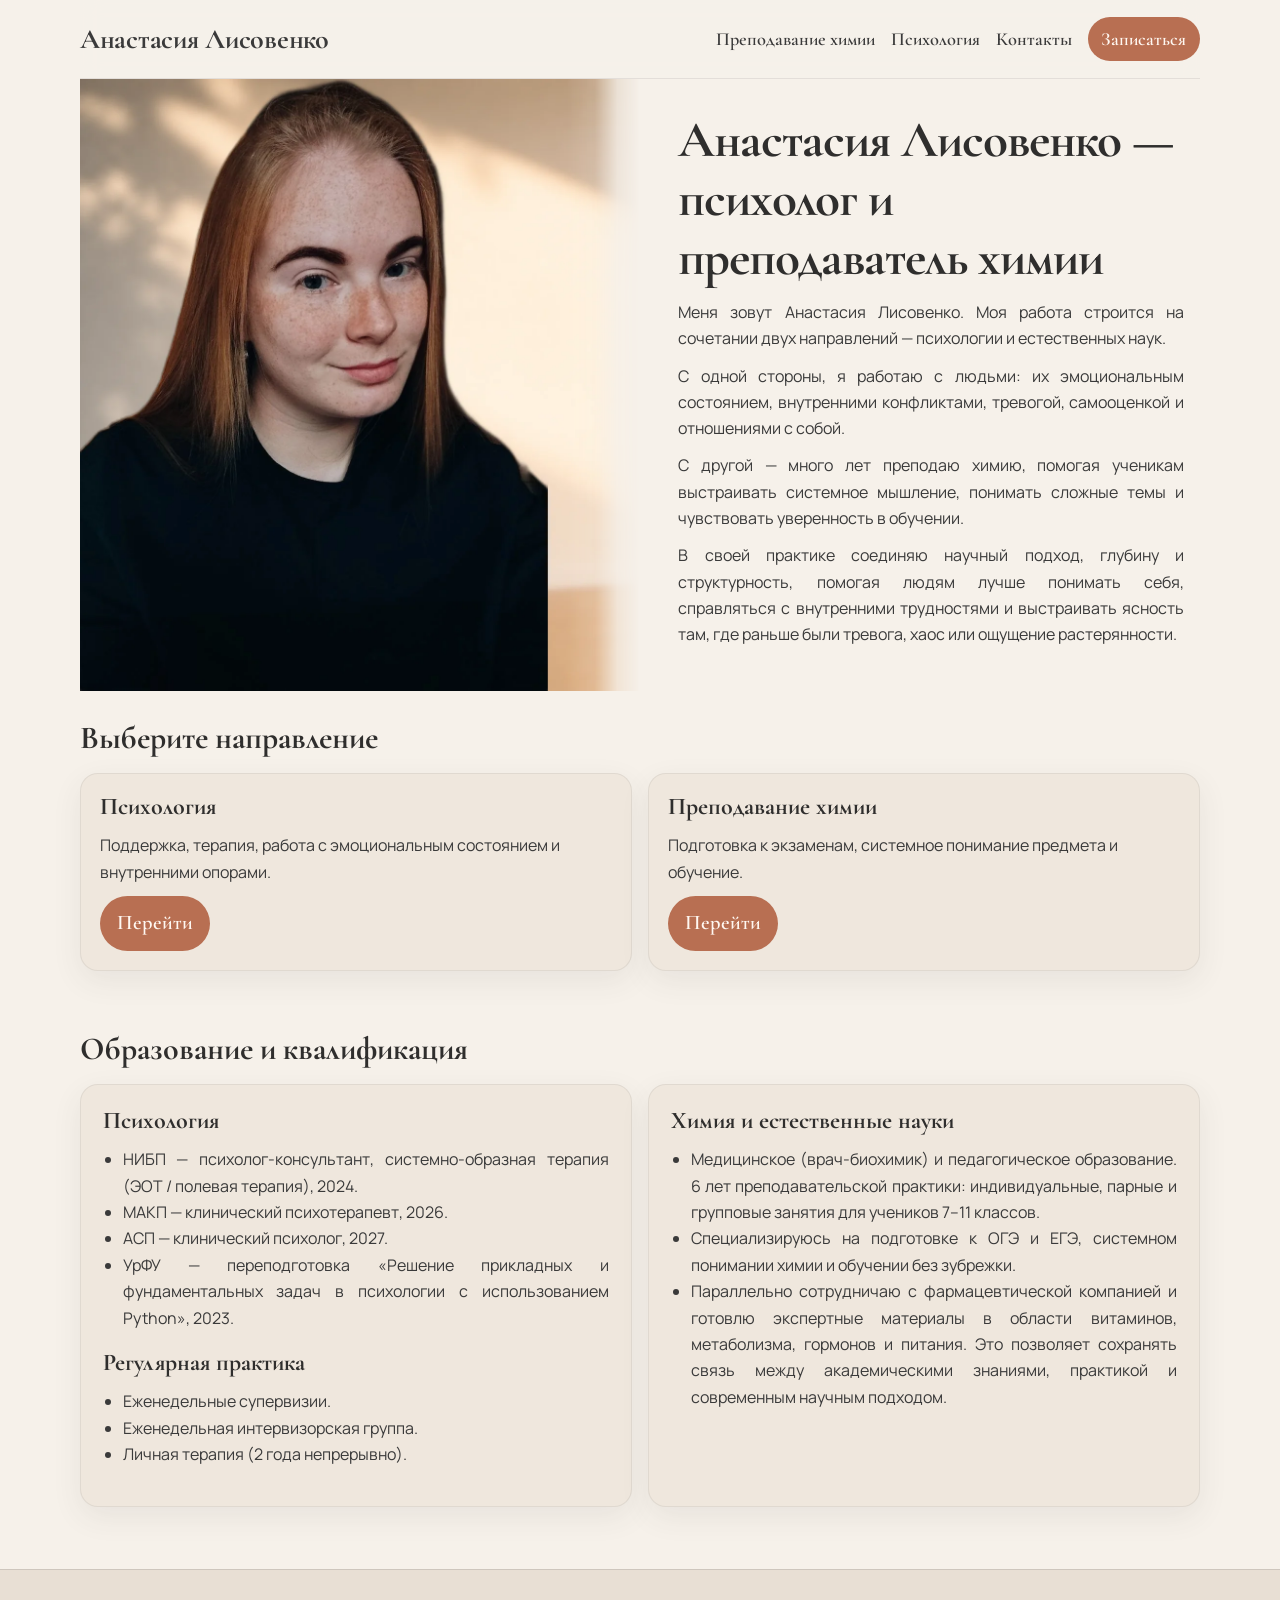
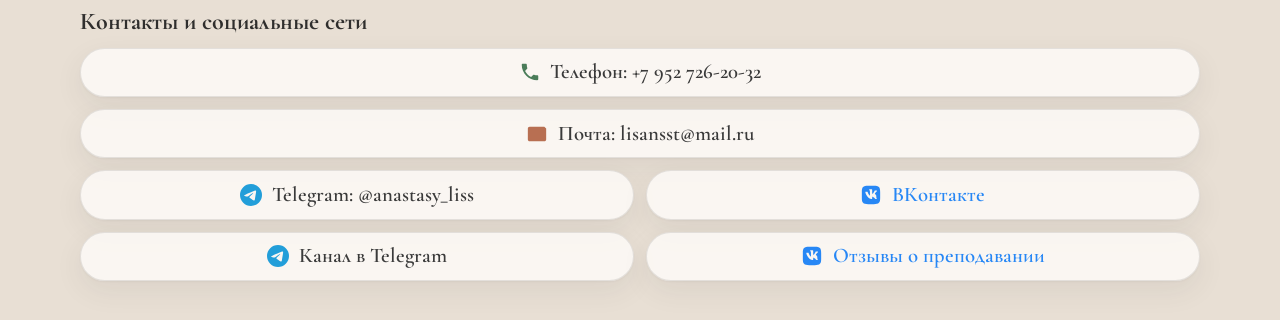
==== index.html @ f42d4488 "Фикс темной темы - всегда только светлая" ====
<!doctype html>
<html lang="ru">

<head>
  <meta charset="UTF-8" />
  <meta name="viewport" content="width=device-width, initial-scale=1.0, viewport-fit=cover" />
  <title>Анастасия Лисовенко | Психолог и преподаватель химии</title>
  <meta name="description" content="Анастасия Лисовенко — психолог и преподаватель химии. Психологические консультации онлайн, подготовка к ОГЭ, ЕГЭ и ДВИ по химии. Системный и бережный подход." />
  <meta name="color-scheme" content="light" />
  <meta name="theme-color" content="#F6F1EA" />
  <link rel="icon" type="image/x-icon" href="./favicon.ico" />
  <link rel="icon" type="image/png" sizes="512x512" href="./img/icon.png" />
  <link rel="apple-touch-icon" sizes="180x180" href="./apple-touch-icon.png" />
  <link rel="canonical" href="https://lisovenko.netlify.app/" />
  <meta property="og:type" content="website" />
  <meta property="og:url" content="https://lisovenko.netlify.app/" />
  <meta property="og:locale" content="ru_RU" />
  <meta property="og:title" content="Анастасия Лисовенко | Психолог и преподаватель химии" />
  <meta property="og:description" content="Психология и преподавание химии: бережный подход, системность и профессиональная поддержка." />
  <meta property="og:image" content="https://lisovenko.netlify.app/img/preview/main.jpg" />
  <meta property="og:image:width" content="1200" />
  <meta property="og:image:height" content="630" />
  <meta property="og:image:alt" content="Анастасия Лисовенко — психолог и преподаватель химии" />
  <meta name="twitter:card" content="summary_large_image" />
  <meta name="twitter:title" content="Анастасия Лисовенко | Психолог и преподаватель химии" />
  <meta name="twitter:description" content="Психология и преподавание химии: бережный подход, системность и профессиональная поддержка." />
  <meta name="twitter:image" content="https://lisovenko.netlify.app/img/preview/main.jpg" />
  <script type="application/ld+json">
  {
    "@context": "https://schema.org",
    "@type": "Person",
    "name": "Анастасия Лисовенко",
    "url": "https://lisovenko.netlify.app/",
    "image": "https://lisovenko.netlify.app/img/preview/main.jpg",
    "jobTitle": "Психолог и преподаватель химии",
    "description": "Психологическая практика и преподавание химии: бережный подход, системность и профессиональная поддержка.",
    "sameAs": ["https://t.me/anastasy_liss"],
    "contactPoint": {
      "@type": "ContactPoint",
      "telephone": "+7-952-726-2032",
      "availableLanguage": "Russian"
    }
  }
  </script>
  <link rel="preload" as="font" type="font/woff2" href="./fonts/cormorant-garamond-cyrillic.woff2" crossorigin />
  <link rel="preload" as="font" type="font/woff2" href="./fonts/manrope-cyrillic.woff2" crossorigin />
  <link rel="stylesheet" href="./styles.css" />
</head>

<body>
  <a class="skip-link" href="#main-content">Перейти к основному содержанию</a>
  <header class="site-header container">
    <a class="brand" href="./index.html">Анастасия Лисовенко</a>
    <button class="nav-toggle" aria-label="Открыть меню" aria-expanded="false" aria-controls="header-nav">
      <span class="nav-toggle-bar"></span>
      <span class="nav-toggle-bar"></span>
      <span class="nav-toggle-bar"></span>
    </button>
    <nav class="header-nav" id="header-nav" aria-label="Основная навигация">
      <a href="./chemistry.html">Преподавание химии</a>
      <a href="./psychology.html">Психология</a>
      <a href="#contacts">Контакты</a>
      <a class="header-cta" href="#contacts">Записаться</a>
    </nav>
  </header>

  <main id="main-content">
    <div class="main-hero-band">
      <div class="container">
        <section class="section main-hero">
          <picture class="hero-avatar-wrap">
            <source srcset="./img/avatar.webp" type="image/webp" />
            <img class="hero-avatar" src="./img/avatar.png" alt="Анастасия Лисовенко" width="120" height="120" />
          </picture>
          <h1>Анастасия Лисовенко — психолог и преподаватель химии</h1>
          <p>Меня зовут Анастасия Лисовенко. Моя работа строится на сочетании двух направлений — психологии и естественных наук.</p>
          <p>С одной стороны, я работаю с людьми: их эмоциональным состоянием, внутренними конфликтами, тревогой, самооценкой и отношениями с собой.</p>
          <p>С другой — много лет преподаю химию, помогая ученикам выстраивать системное мышление, понимать сложные темы и чувствовать уверенность в обучении.</p>
          <p>В своей практике соединяю научный подход, глубину и структурность, помогая людям лучше понимать себя, справляться с внутренними трудностями и выстраивать ясность там, где раньше были тревога, хаос или ощущение растерянности.</p>
        </section>
      </div>
    </div>

    <section class="container section" id="directions">
      <div class="section-head">
        <h2>Выберите направление</h2>
      </div>
      <div class="cards-grid cards-grid--directions">
        <article class="card">
          <h3>Психология</h3>
          <p>
            Поддержка, терапия, работа с эмоциональным состоянием и внутренними
            опорами.
          </p>
          <a class="button button-accent" href="./psychology.html">Перейти</a>
        </article>
        <article class="card">
          <h3>Преподавание химии</h3>
          <p>
            Подготовка к экзаменам, системное понимание предмета и обучение.
          </p>
          <a class="button button-accent" href="./chemistry.html">Перейти</a>
        </article>
      </div>
    </section>

    <section class="container section">
      <div class="section-head">
        <h2>Образование и квалификация</h2>
      </div>
      <div class="cards-grid cards-grid--two">
        <article class="card card--full">
          <h3>Психология</h3>
          <ul>
            <li>
              НИБП — психолог-консультант, системно-образная терапия (ЭОТ / полевая
              терапия), 2024.
            </li>
            <li>МАКП — клинический психотерапевт, 2026.</li>
            <li>АСП — клинический психолог, 2027.</li>
            <li>
              УрФУ — переподготовка «Решение прикладных и фундаментальных задач в
              психологии с использованием Python», 2023.
            </li>
          </ul>
          <h3 class="card-subheading">Регулярная практика</h3>
          <ul>
            <li>Еженедельные супервизии.</li>
            <li>Еженедельная интервизорская группа.</li>
            <li>Личная терапия (2 года непрерывно).</li>
          </ul>
        </article>

        <article class="card card--full">
          <h3>Химия и естественные науки</h3>
          <ul>
            <li>
              Медицинское (врач-биохимик) и педагогическое образование. 6 лет
              преподавательской практики: индивидуальные, парные и групповые занятия
              для учеников 7–11 классов.
            </li>
            <li>
              Специализируюсь на подготовке к ОГЭ и ЕГЭ, системном понимании химии и
              обучении без зубрежки.
            </li>
            <li>
              Параллельно сотрудничаю с фармацевтической компанией и готовлю
              экспертные материалы в области витаминов, метаболизма, гормонов и
              питания. Это позволяет сохранять связь между академическими знаниями,
              практикой и современным научным подходом.
            </li>
          </ul>
        </article>
      </div>
    </section>
  </main>

  <div id="contacts">
    <div id="site-footer-mount">
      <footer class="site-footer">
        <div class="container footer-inner">
          <h3>Контакты и социальные сети</h3>
          <div class="footer-contact-actions">
            <a class="footer-social-btn footer-social-btn--tel" href="tel:+79527262032">
              <svg class="footer-social-icon" width="22" height="22" viewBox="0 0 24 24" aria-hidden="true">
                <path fill="currentColor" d="M6.62 10.79c1.44 2.83 3.76 5.14 6.59 6.59l2.2-2.2c.27-.27.67-.36 1.02-.24 1.12.37 2.33.57 3.57.57.55 0 1 .45 1 1V20c0 .55-.45 1-1 1-9.39 0-17-7.61-17-17 0-.55.45-1 1-1h3.5c.55 0 1 .45 1 1 0 1.25.2 2.45.57 3.57.11.35.03.74-.25 1.02l-2.2 2.21z" />
              </svg>
              <span>Телефон: +7 952 726-20-32</span>
            </a>
            <a class="footer-social-btn footer-social-btn--mail" href="mailto:lisansst@mail.ru">
              <svg class="footer-social-icon" width="22" height="22" viewBox="0 0 24 24" aria-hidden="true">
                <path fill="currentColor" d="M20 4H4c-1.1 0-1.99.9-1.99 2L2 18c0 1.1.9 2 2 2h16c1.1 0 2-.9 2-2V6c0-1.1-.9-2-2zm-.2 4.99L12 13.5 4.47 8.99A.998.998 0 014 8V7c0-.55.45-1 1-1h14c.55 0 1 .45 1 1v1c0 .26-.11.51-.29.69z" />
              </svg>
              <span>Почта: lisansst@mail.ru</span>
            </a>
          </div>
          <div class="footer-social">
            <a class="footer-social-btn footer-social-btn--tg" href="https://t.me/anastasy_liss" target="_blank" rel="noopener noreferrer">
              <svg class="footer-social-icon" width="22" height="22" viewBox="0 0 24 24" aria-hidden="true">
                <path fill="currentColor" d="M11.944 0A12 12 0 0 0 0 12a12 12 0 0 0 12 12 12 12 0 0 0 12-12A12 12 0 0 0 12 0a12 12 0 0 0-.056 0zm4.962 7.224c.1-.002.321.023.465.14a.506.506 0 0 1 .171.325c.016.093.036.306.02.472-.18 1.898-.962 6.502-1.36 8.627-.168.9-.499 1.201-.82 1.23-.696.065-1.225-.461-1.9-.902-1.056-.693-1.653-1.124-2.678-1.8-1.185-.776-.417-1.21.258-1.91.177-.184 3.247-2.977 3.307-3.23.007-.032.014-.15-.056-.212s-.174-.041-.249-.024c-.106.024-1.793 1.14-5.061 3.345-.48.33-.913.49-1.302.48-.428-.008-1.252-.241-1.865-.44-.752-.245-1.349-.374-1.297-.789.027-.216.325-.437.893-.663 3.498-1.524 5.83-2.529 6.998-3.014 3.332-1.386 4.025-1.627 4.476-1.635z" />
              </svg>
              <span>Telegram: @anastasy_liss</span>
            </a>
            <a class="footer-social-btn footer-social-btn--vk" href="https://vk.com/anastasy_him" target="_blank" rel="noopener noreferrer">
              <svg class="footer-social-icon" width="22" height="22" viewBox="0 0 24 24" aria-hidden="true">
                <path fill="currentColor" d="M15.07 2H8.93C3.33 2 2 3.33 2 8.93v6.14C2 20.67 3.33 22 8.93 22h6.14c5.6 0 6.93-1.33 6.93-6.93V8.93C22 3.33 20.67 2 15.07 2zm3.28 14.27h-1.46c-.55 0-.72-.44-1.71-1.45-.86-.8-1.24-.91-1.46-.91-.3 0-.39.08-.39.47v1.32c0 .33-.11.53-1 .53-1.48 0-3.11-.89-4.27-2.55-1.74-2.46-2.22-4.31-2.22-4.69 0-.21.08-.41.47-.41h1.46c.35 0 .48.16.62.54.66 1.87 1.77 3.52 2.22 3.52.17 0 .25-.08.25-.54V8.35c-.04-1.54-.93-1.67-.88-2.22.02-.19.15-.36.47-.36h2.31c.39 0 .53.21.53.73v3.6c0 .39.17.53.28.53.17 0 .32-.1.64-.4 1-1.12 1.71-2.85 1.71-2.85.1-.26.27-.37.71-.37h1.46c.49 0 .6.26.49.62-.12.36-.93 1.06-1.96 2.21-.25.26-.37.39-.37.58 0 .17.1.32.44.67.93.98 1.31 1.89 1.31 2.25 0 .12-.03.23-.47.23z" />
              </svg>
              <span>ВКонтакте</span>
            </a>
            <a class="footer-social-btn footer-social-btn--tg" href="https://t.me/anastasy_lis" target="_blank" rel="noopener noreferrer">
              <svg class="footer-social-icon" width="22" height="22" viewBox="0 0 24 24" aria-hidden="true">
                <path fill="currentColor" d="M11.944 0A12 12 0 0 0 0 12a12 12 0 0 0 12 12 12 12 0 0 0 12-12A12 12 0 0 0 12 0a12 12 0 0 0-.056 0zm4.962 7.224c.1-.002.321.023.465.14a.506.506 0 0 1 .171.325c.016.093.036.306.02.472-.18 1.898-.962 6.502-1.36 8.627-.168.9-.499 1.201-.82 1.23-.696.065-1.225-.461-1.9-.902-1.056-.693-1.653-1.124-2.678-1.8-1.185-.776-.417-1.21.258-1.91.177-.184 3.247-2.977 3.307-3.23.007-.032.014-.15-.056-.212s-.174-.041-.249-.024c-.106.024-1.793 1.14-5.061 3.345-.48.33-.913.49-1.302.48-.428-.008-1.252-.241-1.865-.44-.752-.245-1.349-.374-1.297-.789.027-.216.325-.437.893-.663 3.498-1.524 5.83-2.529 6.998-3.014 3.332-1.386 4.025-1.627 4.476-1.635z" />
              </svg>
              <span>Канал в Telegram</span>
            </a>
            <a class="footer-social-btn footer-social-btn--reviews" href="https://vk.com/topic-217489056_48950929" target="_blank" rel="noopener noreferrer">
              <svg class="footer-social-icon" width="22" height="22" viewBox="0 0 24 24" aria-hidden="true">
                <path fill="currentColor" d="M15.07 2H8.93C3.33 2 2 3.33 2 8.93v6.14C2 20.67 3.33 22 8.93 22h6.14c5.6 0 6.93-1.33 6.93-6.93V8.93C22 3.33 20.67 2 15.07 2zm3.28 14.27h-1.46c-.55 0-.72-.44-1.71-1.45-.86-.8-1.24-.91-1.46-.91-.3 0-.39.08-.39.47v1.32c0 .33-.11.53-1 .53-1.48 0-3.11-.89-4.27-2.55-1.74-2.46-2.22-4.31-2.22-4.69 0-.21.08-.41.47-.41h1.46c.35 0 .48.16.62.54.66 1.87 1.77 3.52 2.22 3.52.17 0 .25-.08.25-.54V8.35c-.04-1.54-.93-1.67-.88-2.22.02-.19.15-.36.47-.36h2.31c.39 0 .53.21.53.73v3.6c0 .39.17.53.28.53.17 0 .32-.1.64-.4 1-1.12 1.71-2.85 1.71-2.85.1-.26.27-.37.71-.37h1.46c.49 0 .6.26.49.62-.12.36-.93 1.06-1.96 2.21-.25.26-.37.39-.37.58 0 .17.1.32.44.67.93.98 1.31 1.89 1.31 2.25 0 .12-.03.23-.47.23z" />
              </svg>
              <span>Отзывы о преподавании</span>
            </a>
          </div>
        </div>
      </footer>
    </div>
  </div>
  <script src="./script.js"></script>
</body>

</html>
---- styles.css ----
/* ─── Self-hosted fonts ─── */

/* Cormorant Garamond */
@font-face {
  font-family: 'Cormorant Garamond';
  font-style: normal;
  font-weight: 400 700;
  font-display: swap;
  src: url('./fonts/cormorant-garamond-cyrillic-ext.woff2') format('woff2');
  unicode-range: U+0460-052F, U+1C80-1C8A, U+20B4, U+2DE0-2DFF, U+A640-A69F, U+FE2E-FE2F;
}
@font-face {
  font-family: 'Cormorant Garamond';
  font-style: normal;
  font-weight: 400 700;
  font-display: swap;
  src: url('./fonts/cormorant-garamond-cyrillic.woff2') format('woff2');
  unicode-range: U+0301, U+0400-045F, U+0490-0491, U+04B0-04B1, U+2116;
}
@font-face {
  font-family: 'Cormorant Garamond';
  font-style: normal;
  font-weight: 400 700;
  font-display: swap;
  src: url('./fonts/cormorant-garamond-vietnamese.woff2') format('woff2');
  unicode-range: U+0102-0103, U+0110-0111, U+0128-0129, U+0168-0169, U+01A0-01A1, U+01AF-01B0, U+0300-0301, U+0303-0304, U+0308-0309, U+0323, U+0329, U+1EA0-1EF9, U+20AB;
}
@font-face {
  font-family: 'Cormorant Garamond';
  font-style: normal;
  font-weight: 400 700;
  font-display: swap;
  src: url('./fonts/cormorant-garamond-latin-ext.woff2') format('woff2');
  unicode-range: U+0100-02BA, U+02BD-02C5, U+02C7-02CC, U+02CE-02D7, U+02DD-02FF, U+0304, U+0308, U+0329, U+1D00-1DBF, U+1E00-1E9F, U+1EF2-1EFF, U+2020, U+20A0-20AB, U+20AD-20C0, U+2113, U+2C60-2C7F, U+A720-A7FF;
}
@font-face {
  font-family: 'Cormorant Garamond';
  font-style: normal;
  font-weight: 400 700;
  font-display: swap;
  src: url('./fonts/cormorant-garamond-latin.woff2') format('woff2');
  unicode-range: U+0000-00FF, U+0131, U+0152-0153, U+02BB-02BC, U+02C6, U+02DA, U+02DC, U+0304, U+0308, U+0329, U+2000-206F, U+20AC, U+2122, U+2191, U+2193, U+2212, U+2215, U+FEFF, U+FFFD;
}

/* Manrope */
@font-face {
  font-family: 'Manrope';
  font-style: normal;
  font-weight: 400 700;
  font-display: swap;
  src: url('./fonts/manrope-cyrillic-ext.woff2') format('woff2');
  unicode-range: U+0460-052F, U+1C80-1C8A, U+20B4, U+2DE0-2DFF, U+A640-A69F, U+FE2E-FE2F;
}
@font-face {
  font-family: 'Manrope';
  font-style: normal;
  font-weight: 400 700;
  font-display: swap;
  src: url('./fonts/manrope-cyrillic.woff2') format('woff2');
  unicode-range: U+0301, U+0400-045F, U+0490-0491, U+04B0-04B1, U+2116;
}
@font-face {
  font-family: 'Manrope';
  font-style: normal;
  font-weight: 400 700;
  font-display: swap;
  src: url('./fonts/manrope-greek.woff2') format('woff2');
  unicode-range: U+0370-0377, U+037A-037F, U+0384-038A, U+038C, U+038E-03A1, U+03A3-03FF;
}
@font-face {
  font-family: 'Manrope';
  font-style: normal;
  font-weight: 400 700;
  font-display: swap;
  src: url('./fonts/manrope-vietnamese.woff2') format('woff2');
  unicode-range: U+0102-0103, U+0110-0111, U+0128-0129, U+0168-0169, U+01A0-01A1, U+01AF-01B0, U+0300-0301, U+0303-0304, U+0308-0309, U+0323, U+0329, U+1EA0-1EF9, U+20AB;
}
@font-face {
  font-family: 'Manrope';
  font-style: normal;
  font-weight: 400 700;
  font-display: swap;
  src: url('./fonts/manrope-latin-ext.woff2') format('woff2');
  unicode-range: U+0100-02BA, U+02BD-02C5, U+02C7-02CC, U+02CE-02D7, U+02DD-02FF, U+0304, U+0308, U+0329, U+1D00-1DBF, U+1E00-1E9F, U+1EF2-1EFF, U+2020, U+20A0-20AB, U+20AD-20C0, U+2113, U+2C60-2C7F, U+A720-A7FF;
}
@font-face {
  font-family: 'Manrope';
  font-style: normal;
  font-weight: 400 700;
  font-display: swap;
  src: url('./fonts/manrope-latin.woff2') format('woff2');
  unicode-range: U+0000-00FF, U+0131, U+0152-0153, U+02BB-02BC, U+02C6, U+02DA, U+02DC, U+0304, U+0308, U+0329, U+2000-206F, U+20AC, U+2122, U+2191, U+2193, U+2212, U+2215, U+FEFF, U+FFFD;
}

:root {
  color-scheme: light;
  --bg-main: #f6f1ea;
  --bg-card: #efe7dd;
  --text-main: #3a3a3a;
  --text-secondary: #6e6a66;
  --accent-terracotta: #b86f52;
  --radius: 18px;
  --shadow: 0 10px 30px rgba(58, 58, 58, 0.08);
}

*,
*::before,
*::after {
  box-sizing: border-box;
}

html {
  scroll-behavior: smooth;
  -webkit-text-size-adjust: 100%;
  text-size-adjust: 100%;
  tab-size: 4;
}

::selection {
  background-color: #e8cfc0;
  color: #3a3a3a;
}

body {
  margin: 0;
  background: var(--bg-main);
  color: var(--text-main);
  font-family: "Manrope", Arial, sans-serif;
  font-size: clamp(16px, 1.1vw, 18px);
  line-height: 1.65;
}

.visually-hidden {
  position: absolute;
  width: 1px;
  height: 1px;
  padding: 0;
  margin: -1px;
  overflow: hidden;
  clip: rect(0, 0, 0, 0);
  white-space: nowrap;
  border-width: 0;
}

.skip-link {
  position: absolute;
  left: 1rem;
  top: -100px;
  z-index: 100;
  padding: 0.55rem 0.9rem;
  border-radius: 12px;
  color: #fff8f2;
  background: var(--accent-terracotta);
  transition: top 0.2s ease;
}

.skip-link:focus {
  top: 0.8rem;
}

/* ─── Minimal normalize ─── */

b,
strong {
  font-weight: bolder;
}

small {
  font-size: 80%;
}

sub,
sup {
  font-size: 75%;
  line-height: 0;
  position: relative;
  vertical-align: baseline;
}

sub {
  bottom: -0.25em;
}

sup {
  top: -0.5em;
}

abbr[title] {
  text-decoration: underline dotted;
  cursor: help;
}

code,
kbd,
samp,
pre {
  font-family: ui-monospace, SFMono-Regular, Consolas, "Courier New", monospace;
  font-size: 1em;
}

hr {
  height: 0;
  color: inherit;
  border-top-width: 1px;
  margin: 0;
}

table {
  border-collapse: collapse;
  border-spacing: 0;
}

button,
input,
optgroup,
select,
textarea {
  font-family: inherit;
  font-size: 100%;
  line-height: inherit;
  color: inherit;
  margin: 0;
}

button,
select {
  text-transform: none;
}

button,
[type="button"],
[type="reset"],
[type="submit"] {
  -webkit-appearance: button;
  appearance: button;
  cursor: pointer;
  background-color: transparent;
  background-image: none;
}

::-moz-focus-inner {
  padding: 0;
  border-style: none;
}

textarea {
  resize: vertical;
}

[type="search"] {
  appearance: textfield;
  -webkit-appearance: textfield;
  outline-offset: -2px;
}

::-webkit-search-decoration {
  -webkit-appearance: none;
}

fieldset {
  margin: 0;
  padding: 0;
  border: 0;
}

legend {
  padding: 0;
}

progress {
  vertical-align: baseline;
}

[hidden] {
  display: none;
}

/* ─── End normalize ─── */

img {
  max-width: 100%;
  display: block;
}

a {
  color: var(--accent-terracotta);
  text-decoration: none;
}

a:hover {
  text-decoration: underline;
}

h1,
h2,
h3 {
  margin-top: 0;
  margin-bottom: 0.7rem;
  font-family: "Cormorant Garamond", Georgia, serif;
  line-height: 1.15;
  color: #2f2e2d;
}

h1 {
  font-size: clamp(2.2rem, 4vw, 3.2rem);
  letter-spacing: -0.02em;
}

h2 {
  font-size: clamp(1.6rem, 2.5vw, 2.2rem);
}

h3 {
  font-size: clamp(1.2rem, 2vw, 1.5rem);
}

p {
  margin-top: 0;
  margin-bottom: 0.67rem;
}

ul,
ol {
  margin-top: 0;
  margin-bottom: 1rem;
  padding-left: 1.2rem;
}

.container {
  width: min(1120px, calc(100% - 2.5rem));
  margin-inline: auto;
}

.site-header {
  position: sticky;
  top: 0;
  z-index: 20;
  display: flex;
  align-items: center;
  justify-content: space-between;
  gap: 1rem;
  padding: 1rem 0;
  padding-left: env(safe-area-inset-left, 0);
  padding-right: env(safe-area-inset-right, 0);
  backdrop-filter: blur(10px);
  background: rgba(246, 241, 234, 0.9);
  border-bottom: 1px solid rgba(58, 58, 58, 0.1);
}

.brand {
  font-family: "Cormorant Garamond", Georgia, serif;
  font-size: clamp(1.4rem, 2.2vw, 1.75rem);
  font-weight: 700;
  letter-spacing: -0.01em;
  color: var(--text-main);
}

.header-nav {
  display: flex;
  flex-wrap: wrap;
  gap: 1rem;
  align-items: center;
}

.header-nav a {
  display: inline-flex;
  align-items: center;
  color: var(--text-main);
  font-family: "Cormorant Garamond", Georgia, serif;
  font-size: clamp(1rem, 1.5vw, 1.15rem);
  font-weight: 600;
  min-height: 44px;
}

.brand:focus-visible,
.header-nav a:focus-visible {
  outline: 2px solid var(--accent-terracotta);
  outline-offset: 3px;
  border-radius: 4px;
  text-decoration: none;
}

.header-nav .header-cta {
  color: #fff8f2;
  background: var(--accent-terracotta);
  border-radius: 999px;
  padding: 0.4rem 0.85rem;
}

.header-nav .header-cta:hover {
  background: #a86349;
  text-decoration: none;
}

/* Аватар в hero — скрыт на десктопе, показывается на мобильных */
.hero-avatar-wrap {
  display: none;
}

/* Hamburger button — скрыт на десктопе */
.nav-toggle {
  display: none;
  flex-direction: column;
  justify-content: center;
  gap: 5px;
  width: 44px;
  height: 44px;
  background: none;
  border: none;
  cursor: pointer;
  padding: 11px;
  border-radius: 8px;
  flex-shrink: 0;
  color: var(--text-main);
}

.nav-toggle:focus-visible {
  outline: 2px solid var(--accent-terracotta);
  outline-offset: 2px;
}

.nav-toggle-bar {
  display: block;
  width: 22px;
  height: 2px;
  background: currentColor;
  border-radius: 2px;
  transition: transform 0.22s ease, opacity 0.22s ease;
  transform-origin: center;
}

.nav-toggle[aria-expanded="true"] .nav-toggle-bar:nth-child(1) {
  transform: translateY(7px) rotate(45deg);
}
.nav-toggle[aria-expanded="true"] .nav-toggle-bar:nth-child(2) {
  opacity: 0;
  transform: scaleX(0);
}
.nav-toggle[aria-expanded="true"] .nav-toggle-bar:nth-child(3) {
  transform: translateY(-7px) rotate(-45deg);
}


.section {
  padding: 1.87rem 0;
}

.section--narrow {
  max-width: 850px;
}

/* index.html: шапка — фото слева, текст справа (зеркально к химии/психологии) */
.main-hero-band > .container {
  position: relative;
  overflow: hidden;
  min-height: clamp(380px, 54vh, 620px);
  background-color: #f6f1ea;
}

.main-hero-band > .container::after {
  content: "";
  position: absolute;
  top: 0;
  left: 0;
  bottom: 0;
  right: 50%;
  background-repeat: no-repeat;
  background-position: left center;
  background-size: cover;
  /* градиент зеркальный: прозрачный у центра (справа), непрозрачный у левого края */
  mask-image: linear-gradient(
    to left,
    transparent 0%,
    rgba(0, 0, 0, 0.2) 4%,
    rgba(0, 0, 0, 0.85) 8%,
    #000 13%
  );
  -webkit-mask-image: linear-gradient(
    to left,
    transparent 0%,
    rgba(0, 0, 0, 0.2) 4%,
    rgba(0, 0, 0, 0.85) 8%,
    #000 13%
  );
  pointer-events: none;
  z-index: 0;
}

.main-hero {
  position: relative;
  z-index: 1;
  margin-left: 50%;
  max-width: 50%;
  padding: 2rem 1rem 2rem clamp(1.5rem, 3vw, 2.5rem);
}

.main-hero p {
  text-align: justify;
  hyphens: auto;
}

/* chemistry.html + psychology.html: шапка в колонке .container */
.chem-hero-band > .container,
.psy-hero-band > .container {
  position: relative;
  overflow: hidden;
  min-height: clamp(380px, 54vh, 620px);
  background-color: #f6f1ea;
}

.chem-hero-band > .container::after,
.psy-hero-band > .container::after {
  content: "";
  position: absolute;
  top: 0;
  right: 0;
  bottom: 0;
  left: 50%;
  background-repeat: no-repeat;
  /* девушка в правой части кадра — якорим правый край */
  background-position: right center;
  background-size: cover;
  mask-image: linear-gradient(
    to right,
    transparent 0%,
    rgba(0, 0, 0, 0.15) 8%,
    rgba(0, 0, 0, 0.75) 20%,
    #000 35%
  );
  -webkit-mask-image: linear-gradient(
    to right,
    transparent 0%,
    rgba(0, 0, 0, 0.15) 8%,
    rgba(0, 0, 0, 0.75) 20%,
    #000 35%
  );
  pointer-events: none;
  z-index: 0;
}


.chem-hero,
.psy-hero {
  position: relative;
  z-index: 1;
}

/* текст — левая половина колонки (фото — правая половина той же колонки) */
.chem-hero.section--narrow,
.psy-hero.section--narrow {
  max-width: min(850px, 50%);
  padding-right: clamp(1.5rem, 3vw, 2.5rem);
}

.chem-hero p,
.psy-hero p {
  text-align: justify;
  hyphens: auto;
}

.section-head {
  margin-bottom: 1rem;
}

.cards-grid {
  display: grid;
  gap: 1rem;
}

.cards-grid--two {
  grid-template-columns: repeat(2, minmax(0, 1fr));
}

.cards-grid--three {
  grid-template-columns: repeat(3, minmax(0, 1fr));
}

/* «С какими состояниями можно обратиться»: одинаковая высота (константа) + по центру */
.cards-grid.cards-grid--states {
  --states-card-height: 10rem;
  align-items: stretch;
}

.cards-grid--states .card {
  box-sizing: border-box;
  height: var(--states-card-height);
  min-height: var(--states-card-height);
  max-height: var(--states-card-height);
  display: flex;
  flex-direction: column;
  align-items: center;
  justify-content: center;
  text-align: center;
  overflow-wrap: break-word;
  overflow-y: auto;
}

.cards-grid--states .card p {
  margin: 0;
  text-align: center;
}

.cards-grid--directions {
  grid-template-columns: repeat(2, minmax(0, 1fr));
}

.card {
  background: var(--bg-card);
  border-radius: var(--radius);
  padding: 1.2rem;
  border: 1px solid rgba(58, 58, 58, 0.08);
  box-shadow: var(--shadow);
}

.card--full {
  padding: 1.4rem;
}

.card .card-subheading {
  margin-top: 1.15rem;
}

.request-block h3 {
  margin-bottom: 0.75rem;
}

.request-block ul:last-child {
  margin-bottom: 0;
}

/* Горизонтальный слайдер «Как проходит наша работа» */
.process-slider-block {
  margin-top: 0.25rem;
}

.process-slider-shell {
  position: relative;
}

.process-slider-nav {
  position: absolute;
  top: 50%;
  z-index: 2;
  transform: translateY(-50%);
  width: 2.5rem;
  min-width: 44px;
  min-height: 44px;
  padding: 0;
  border: 1px solid rgba(58, 58, 58, 0.12);
  border-radius: var(--radius);
  background: rgba(255, 255, 255, 0.92);
  font-size: 1.45rem;
  line-height: 1;
  color: inherit;
  cursor: pointer;
  box-shadow: var(--shadow);
  transition: opacity 0.2s ease, background 0.2s ease;
}

.process-slider-nav--prev {
  left: 0.2rem;
}

.process-slider-nav--next {
  right: 0.2rem;
}

.process-slider-nav:hover:not(:disabled) {
  background: #fff;
}

.process-slider-nav:focus-visible {
  outline: 2px solid var(--accent-terracotta);
  outline-offset: 2px;
}

.process-slider-nav:disabled {
  opacity: 0.3;
  cursor: not-allowed;
}

.process-slider {
  display: flex;
  gap: 1rem;
  overflow-x: auto;
  overflow-y: hidden;
  scroll-snap-type: x mandatory;
  scroll-behavior: smooth;
  padding: 0.25rem 2.85rem 0.65rem;
  -webkit-overflow-scrolling: touch;
  scrollbar-width: thin;
  outline: none;
}

.process-slider.process-slider--mouse-drag {
  cursor: grab;
}

.process-slider.is-dragging {
  cursor: grabbing;
  scroll-snap-type: none;
  user-select: none;
}

.process-slider:focus-visible {
  outline: 2px solid rgba(76, 59, 51, 0.45);
  outline-offset: 2px;
}

.process-slide {
  flex: 0 0 min(28rem, calc(100% - 2.5rem));
  scroll-snap-align: start;
}

.process-slide h3 {
  text-align: center;
}

.process-slider-hint {
  margin-top: 0.45rem;
  margin-bottom: 0;
  font-size: 0.88rem;
}


.muted {
  color: var(--text-secondary);
  margin-bottom: 0.45rem;
}

.section-note {
  margin-top: 1rem;
  color: var(--text-secondary);
}

.signup-action-btn--inline {
  width: auto;
  flex: 0 0 auto;
}

/* Многострочные текстовые блоки — по ширине */
.section--narrow p,
.card--full p,
.card--full li,
.section-note {
  text-align: justify;
  text-justify: inter-word;
}

.js .reveal-item {
  opacity: 0;
  transform: translateY(20px);
  transition:
    opacity 0.7s ease,
    transform 0.7s ease;
  transition-delay: var(--reveal-delay, 0ms);
}

.js .reveal-item.is-visible {
  opacity: 1;
  transform: translateY(0);
}

.review-card h3 {
  color: #4c3b33;
}

.button {
  display: inline-flex;
  align-items: center;
  justify-content: center;
  min-height: 44px;
  padding: 0.6rem 1rem;
  border-radius: 999px;
  border: 1px solid transparent;
  font-family: "Cormorant Garamond", Georgia, serif;
  font-size: clamp(1.1rem, 1.8vw, 1.3rem);
  font-weight: 600;
  transition: all 0.2s ease;
}

.button:hover {
  text-decoration: none;
  transform: translateY(-1px);
}


.button-accent {
  background: var(--accent-terracotta);
  color: #fff8f2;
}

.button-accent:hover {
  background: #a86349;
}

.button-accent:focus-visible {
  outline: 3px solid var(--accent-terracotta);
  outline-offset: 3px;
}

.site-footer {
  margin-top: 2rem;
  padding: 2.4rem 0 calc(2.4rem + env(safe-area-inset-bottom, 0px));
  background: #e8dfd4;
  border-top: 1px solid rgba(58, 58, 58, 0.15);
}

.footer-inner {
  display: flex;
  flex-direction: column;
  align-items: stretch;
  max-width: 100%;
}

.footer-inner .footer-contact-actions {
  margin-top: 0.35rem;
}

.footer-inner .footer-social {
  margin-top: 0.75rem;
}

.site-footer h3 {
  margin-bottom: 0.4rem;
}

.site-footer p {
  margin-bottom: 0.45rem;
}

.footer-contact-actions {
  display: grid;
  grid-template-columns: 1fr;
  gap: 0.7rem;
  max-width: 100%;
}

.footer-social-btn--tel .footer-social-icon {
  color: #4a7c59;
}

.footer-social-btn--mail .footer-social-icon {
  color: var(--accent-terracotta);
}

.footer-social {
  display: grid;
  grid-template-columns: repeat(2, minmax(0, 1fr));
  gap: 0.7rem;
  margin-top: 0;
  max-width: 100%;
}

.footer-social-btn {
  display: inline-flex;
  align-items: center;
  justify-content: center;
  gap: 0.62rem;
  width: 100%;
  min-width: 0;
  min-height: 44px;
  padding: 0.62rem 1.2rem;
  border-radius: 999px;
  border: 1px solid rgba(58, 58, 58, 0.12);
  background: rgba(255, 253, 250, 0.78);
  color: var(--text-main);
  font-family: "Cormorant Garamond", Georgia, serif;
  font-weight: 600;
  font-size: clamp(1.1rem, 1.8vw, 1.3rem);
  line-height: 1.35;
  text-decoration: none;
  text-align: center;
  box-shadow:
    0 1px 2px rgba(58, 58, 58, 0.04),
    0 10px 28px rgba(58, 58, 58, 0.08);
  transition:
    transform 0.18s ease,
    box-shadow 0.18s ease,
    border-color 0.18s ease,
    background 0.18s ease;
}

.footer-social-btn span {
  text-align: center;
}

.footer-social-btn:hover {
  transform: translateY(-2px);
  border-color: rgba(58, 58, 58, 0.2);
  box-shadow:
    0 2px 4px rgba(58, 58, 58, 0.06),
    0 14px 34px rgba(58, 58, 58, 0.12);
  text-decoration: none;
}

.footer-social-btn:active {
  transform: translateY(0);
}

.footer-social-btn:focus-visible {
  outline: 2px solid var(--accent-terracotta);
  outline-offset: 3px;
}

/* Пролистка к #signup из шапки (position: sticky) не прячет заголовок раздела */
#signup {
  scroll-margin-top: 5.5rem;
}

/* Якорь «Контакты» ведёт на блок с футером; обёртка в DOM сразу, контент подгружается */
#contacts {
  scroll-margin-top: 5.5rem;
}

/* Блок «Записаться» на страницах направлений: те же пилюли, что у кнопок в футере, цвет как у .header-cta */
.signup-actions {
  display: grid;
  grid-template-columns: repeat(2, minmax(0, 1fr));
  gap: 0.7rem;
  max-width: 100%;
  margin-top: 0.35rem;
}

.signup-action-btn {
  display: inline-flex;
  align-items: center;
  justify-content: center;
  gap: 0.62rem;
  width: 100%;
  min-width: 0;
  min-height: 44px;
  padding: 0.62rem 1.2rem;
  border-radius: 999px;
  border: 1px solid rgba(255, 248, 242, 0.22);
  background: var(--accent-terracotta);
  color: #fff8f2;
  font-family: "Cormorant Garamond", Georgia, serif;
  font-weight: 600;
  font-size: clamp(1.1rem, 1.8vw, 1.3rem);
  line-height: 1.35;
  text-decoration: none;
  text-align: center;
  box-shadow:
    0 1px 2px rgba(58, 58, 58, 0.08),
    0 10px 28px rgba(88, 52, 38, 0.18);
  transition:
    transform 0.18s ease,
    box-shadow 0.18s ease,
    border-color 0.18s ease,
    background 0.18s ease;
}

.signup-action-btn span {
  text-align: center;
}

.signup-action-btn:hover {
  background: #a86349;
  transform: translateY(-2px);
  border-color: rgba(255, 248, 242, 0.35);
  box-shadow:
    0 2px 4px rgba(58, 58, 58, 0.1),
    0 14px 34px rgba(88, 52, 38, 0.22);
  text-decoration: none;
}

.signup-action-btn:active {
  transform: translateY(0);
}

.signup-action-btn:focus-visible {
  outline: 2px solid #fff8f2;
  outline-offset: 3px;
}

.signup-action-icon {
  flex-shrink: 0;
  width: 22px;
  height: 22px;
  color: rgba(255, 248, 242, 0.95);
}

.footer-social-btn--tg .footer-social-icon {
  color: #229ed9;
}

.footer-social-btn--vk,
.footer-social-btn--reviews {
  color: #2787f5;
}

.footer-social-icon {
  flex-shrink: 0;
  width: 22px;
  height: 22px;
}

@media (max-width: 980px) {
  .cards-grid--two:not(.cards-grid--requests),
  .cards-grid--three,
  .cards-grid--directions {
    grid-template-columns: 1fr;
  }

  .cards-grid--states {
    --states-card-height: auto;
  }

  .cards-grid--states .card {
    height: auto;
    min-height: 6.5rem;
    max-height: none;
    overflow-y: visible;
  }
}

/* Фоновые изображения hero-секций — только на десктопе.
   На мобильном браузер не скачивает эти файлы вообще. */
@media (min-width: 769px) {
  .main-hero-band > .container::after {
    background-image: url("./img/final/main/combined-left.png");
    background-image: image-set(
      url("./img/final/main/combined-left.webp") type("image/webp"),
      url("./img/final/main/combined-left.png") type("image/png")
    );
  }

  .chem-hero-band > .container::after {
    background-image: url("./img/final/final-chemistry1.png");
    background-image: image-set(
      url("./img/final/final-chemistry1.webp") type("image/webp"),
      url("./img/final/final-chemistry1.png") type("image/png")
    );
  }

  .psy-hero-band > .container::after {
    background-image: url("./img/final/psyxo/combined.png");
    background-image: image-set(
      url("./img/final/psyxo/combined.webp") type("image/webp"),
      url("./img/final/psyxo/combined.png") type("image/png")
    );
  }
}

@media (max-width: 768px) {
  .main-hero-band > .container {
    height: auto;
  }

  .main-hero-band > .container::after {
    display: none;
  }

  .hero-avatar-wrap {
    display: block;
    margin-bottom: 1.25rem;
  }

  .hero-avatar {
    display: block;
    width: 110px;
    height: 110px;
    border-radius: 50%;
    object-fit: cover;
    border: 3px solid rgba(184, 111, 82, 0.3);
    box-shadow: 0 4px 20px rgba(58, 58, 58, 0.15);
  }

  .main-hero {
    margin-left: 0;
    max-width: 100%;
    padding: 1.5rem 0 2rem;
  }

  .main-hero p,
  .chem-hero p,
  .psy-hero p {
    text-align: left;
    hyphens: none;
  }

  .chem-hero-band > .container,
  .psy-hero-band > .container {
    height: auto;
  }

  .chem-hero-band > .container::after,
  .psy-hero-band > .container::after {
    display: none;
  }

  .chem-hero.section--narrow,
  .psy-hero.section--narrow {
    max-width: 100%;
    padding: 1.5rem 0 2rem;
  }
}

@media (max-width: 640px) {
  .container {
    width: min(1120px, calc(100% - 1.4rem));
  }

  .site-header {
    flex-wrap: nowrap;
    padding-block: 0.75rem;
  }

  .nav-toggle {
    display: flex;
  }

  .header-nav {
    display: none;
    position: absolute;
    top: 100%;
    left: -0.7rem;
    right: -0.7rem;
    flex-direction: column;
    align-items: stretch;
    gap: 0;
    padding: 0.25rem 1.4rem 1rem;
    background: rgba(246, 241, 234, 0.98);
    backdrop-filter: blur(12px);
    border-bottom: 1px solid rgba(58, 58, 58, 0.12);
    box-shadow: 0 8px 24px rgba(58, 58, 58, 0.1);
    z-index: 19;
  }

  .header-nav.is-open {
    display: flex;
  }

  .header-nav a {
    width: 100%;
    padding: 0.7rem 0;
    min-height: 48px;
    justify-content: flex-start;
    border-bottom: 1px solid rgba(58, 58, 58, 0.07);
    flex-shrink: 0;
  }

  .header-nav a:last-child {
    border-bottom: none;
  }

  .header-nav .header-cta {
    margin-top: 0.5rem;
    justify-content: center;
    border-bottom: none;
    border-radius: 999px;
  }

  .section--narrow p,
  .card--full p,
  .card--full li,
  .section-note {
    text-align: left;
  }

  /* Запросы: на узких экранах 2 колонки слишком тесны для длинных списков */
  .cards-grid--requests {
    grid-template-columns: 1fr;
  }

  .process-slider {
    padding-inline: 2.35rem;
  }

  .process-slide {
    flex-basis: min(24rem, calc(100% - 1rem));
  }
}

@media (max-width: 480px) {
  .signup-actions,
  .footer-social {
    grid-template-columns: 1fr;
  }

}

@media (prefers-reduced-motion: reduce) {
  .nav-toggle-bar {
    transition: none;
  }

  html {
    scroll-behavior: auto;
  }

  .process-slider {
    scroll-behavior: auto;
  }

  .js .reveal-item {
    opacity: 1;
    transform: none;
    transition: none;
  }

  .button {
    transition: none;
  }

  .footer-social-btn {
    transition: none;
  }

  .signup-action-btn {
    transition: none;
  }

  .footer-social-btn:hover {
    transform: none;
  }

  .signup-action-btn:hover {
    transform: none;
  }
}
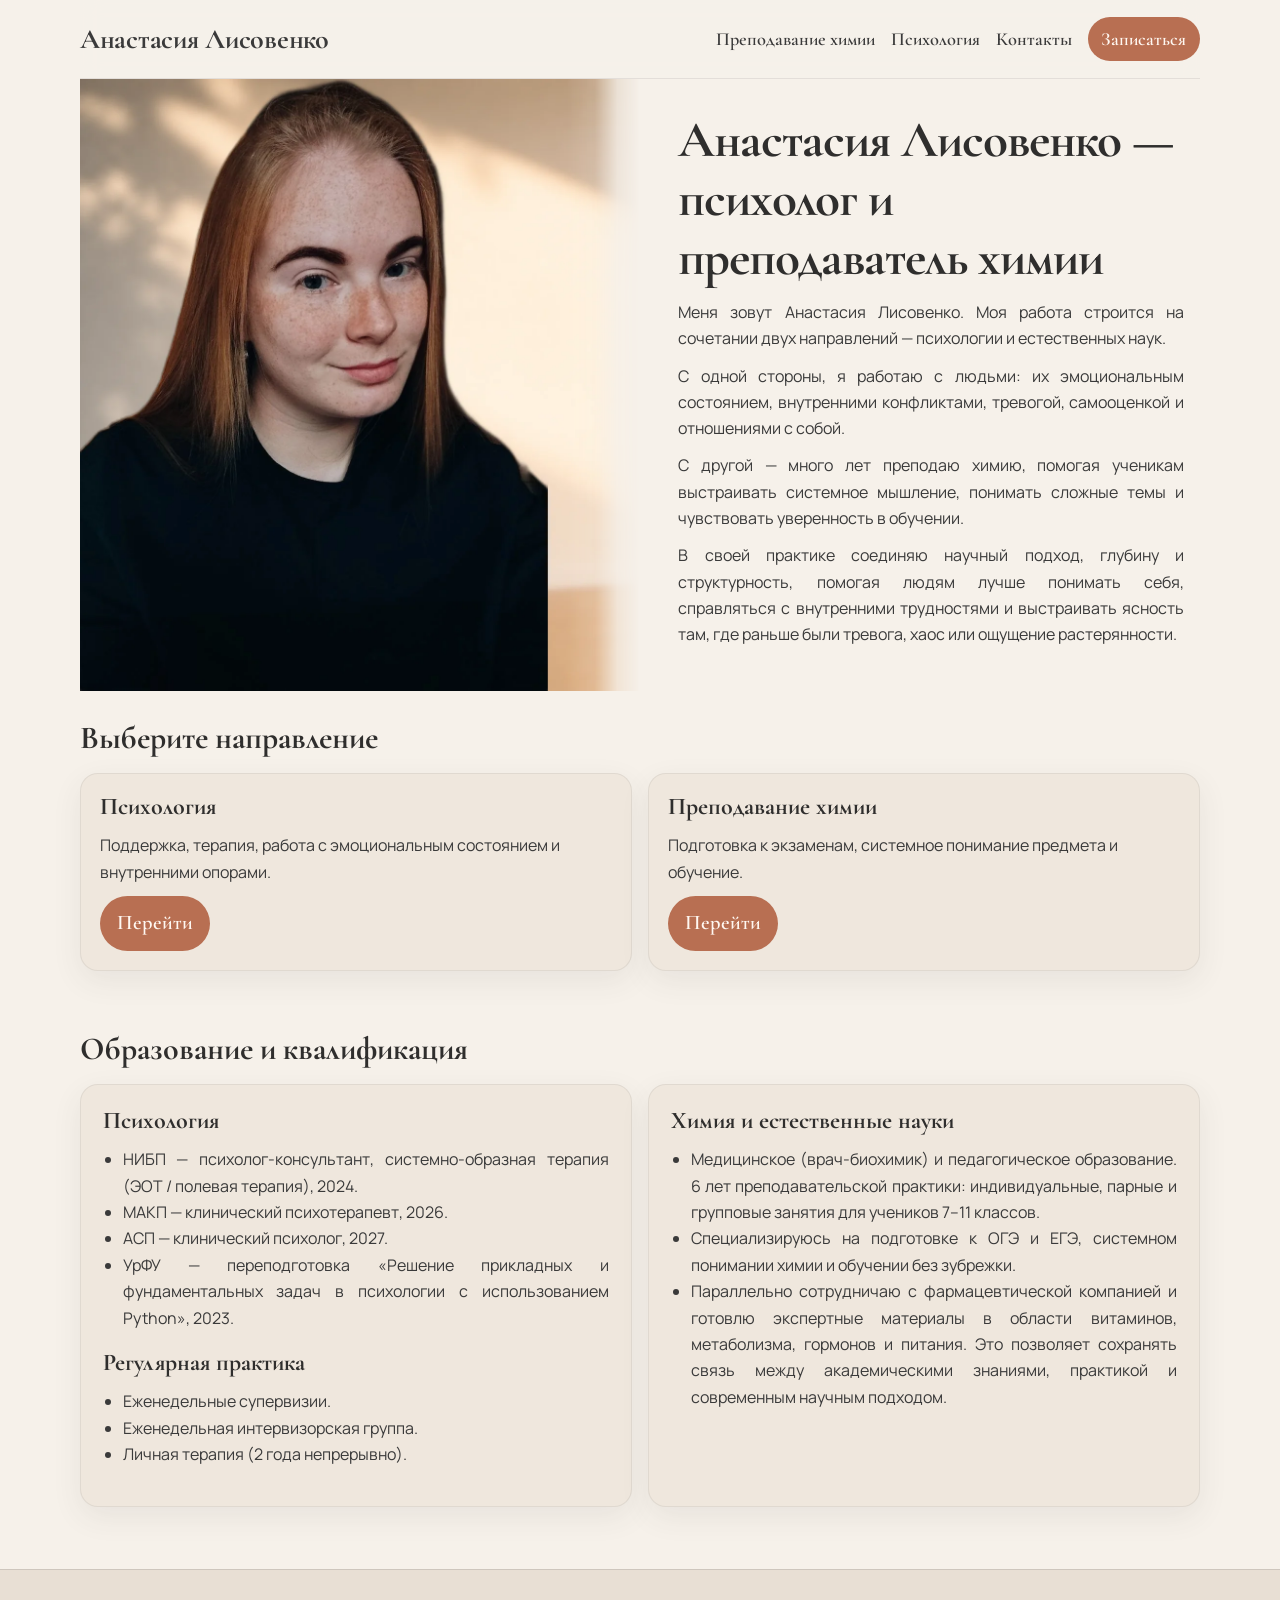
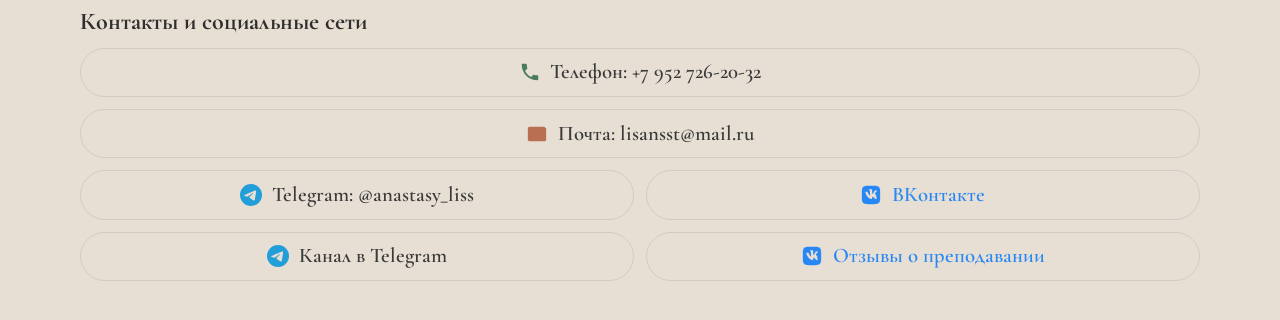
==== commit edfd9f2f: "Fix white text on terracotta signup buttons and normalize footer bg Co-authored-by: Cursor <cursorag" ====
--- a/index.html
+++ b/index.html
@@ -6,7 +6,7 @@
   <meta name="viewport" content="width=device-width, initial-scale=1.0, viewport-fit=cover" />
   <title>Анастасия Лисовенко | Психолог и преподаватель химии</title>
   <meta name="description" content="Анастасия Лисовенко — психолог и преподаватель химии. Психологические консультации онлайн, подготовка к ОГЭ, ЕГЭ и ДВИ по химии. Системный и бережный подход." />
-  <meta name="color-scheme" content="light" />
+  <meta name="color-scheme" content="only light" />
   <meta name="theme-color" content="#F6F1EA" />
   <link rel="icon" type="image/x-icon" href="./favicon.ico" />
   <link rel="icon" type="image/png" sizes="512x512" href="./img/icon.png" />
@@ -44,7 +44,40 @@
   </script>
   <link rel="preload" as="font" type="font/woff2" href="./fonts/cormorant-garamond-cyrillic.woff2" crossorigin />
   <link rel="preload" as="font" type="font/woff2" href="./fonts/manrope-cyrillic.woff2" crossorigin />
-  <link rel="stylesheet" href="./styles.css" />
+  <link rel="stylesheet" href="./styles.css?v=2" />
+  <style>
+    @media (prefers-color-scheme: dark) {
+      html,body,main,#main-content,#contacts,#signup,.container,.section,.section--narrow,
+      .cards-grid,.cards-grid--three,.cards-grid--two,.cards-grid--states,.cards-grid--requests,.cards-grid--directions,
+      .process-slider-block,.process-slider-shell,.process-slider,.signup-actions,
+      .footer-contact-actions,.footer-social,.main-hero-band,.chem-hero-band,.psy-hero-band,
+      .main-hero-band>.container,.chem-hero-band>.container,.psy-hero-band>.container,
+      .main-hero,.chem-hero,.psy-hero,.section-note,.footer-inner
+        { background-color:#f6f1ea !important; color:#3a3a3a !important; }
+      .site-header { background:rgba(246,241,234,0.9) !important; border-bottom-color:rgba(58,58,58,0.1) !important; }
+      .brand,.header-nav a:not(.header-cta) { color:#3a3a3a !important; }
+      .header-nav .header-cta { background:#b86f52 !important; color:#fff8f2 !important; }
+      .nav-toggle { color:#3a3a3a !important; background:none !important; }
+      .nav-toggle-bar { background-color:#3a3a3a !important; }
+      .header-nav.is-open { background:rgba(246,241,234,0.98) !important; }
+      h1,h2,h3,h4,h5,h6 { color:#2f2e2d !important; }
+      p,li,span,label { color:#3a3a3a !important; }
+      .muted,.section-note { color:#6e6a66 !important; }
+      .card,.card--full,.request-block,.process-slide { background:#efe7dd !important; color:#3a3a3a !important; border-color:rgba(58,58,58,0.08) !important; }
+      .process-slider-nav { background:rgba(255,255,255,0.92) !important; color:#3a3a3a !important; }
+      .signup-action-btn { background:#b86f52 !important; color:#fff8f2 !important; }
+      .signup-action-btn span { color:#fff8f2 !important; }
+      .signup-action-icon { color:rgba(255,248,242,0.95) !important; }
+      .button-accent { background:#b86f52 !important; color:#fff8f2 !important; }
+      .button-accent span { color:#fff8f2 !important; }
+      .site-footer { background:#e8dfd4 !important; border-top-color:rgba(58,58,58,0.15) !important; }
+      .footer-social-btn { background:transparent !important; color:#3a3a3a !important; border-color:rgba(58,58,58,0.18) !important; }
+      .footer-social-btn--tel .footer-social-icon { color:#4a7c59 !important; }
+      .footer-social-btn--mail .footer-social-icon { color:#b86f52 !important; }
+      .footer-social-btn--tg .footer-social-icon { color:#229ed9 !important; }
+      .skip-link { background:#f6f1ea !important; color:#3a3a3a !important; }
+    }
+  </style>
 </head>
 
 <body>
--- a/styles.css
+++ b/styles.css
@@ -93,7 +93,7 @@
 }
 
 :root {
-  color-scheme: light;
+  color-scheme: only light;
   --bg-main: #f6f1ea;
   --bg-card: #efe7dd;
   --text-main: #3a3a3a;
@@ -863,7 +863,7 @@
   padding: 0.62rem 1.2rem;
   border-radius: 999px;
   border: 1px solid rgba(58, 58, 58, 0.12);
-  background: rgba(255, 253, 250, 0.78);
+  background: transparent;
   color: var(--text-main);
   font-family: "Cormorant Garamond", Georgia, serif;
   font-weight: 600;
@@ -871,14 +871,10 @@
   line-height: 1.35;
   text-decoration: none;
   text-align: center;
-  box-shadow:
-    0 1px 2px rgba(58, 58, 58, 0.04),
-    0 10px 28px rgba(58, 58, 58, 0.08);
+  box-shadow: none;
   transition:
     transform 0.18s ease,
-    box-shadow 0.18s ease,
-    border-color 0.18s ease,
-    background 0.18s ease;
+    border-color 0.18s ease;
 }
 
 .footer-social-btn span {
@@ -887,10 +883,7 @@
 
 .footer-social-btn:hover {
   transform: translateY(-2px);
-  border-color: rgba(58, 58, 58, 0.2);
-  box-shadow:
-    0 2px 4px rgba(58, 58, 58, 0.06),
-    0 14px 34px rgba(58, 58, 58, 0.12);
+  border-color: rgba(58, 58, 58, 0.25);
   text-decoration: none;
 }
 
@@ -953,6 +946,7 @@
 
 .signup-action-btn span {
   text-align: center;
+  color: #fff8f2;
 }
 
 .signup-action-btn:hover {
@@ -1220,3 +1214,119 @@
     transform: none;
   }
 }
+
+/* Полное зеркало светлой темы для браузеров с forced dark mode.
+   Сайт намеренно не поддерживает тёмную тему — цвета всегда светлые. */
+@media (prefers-color-scheme: dark) {
+  /* Переопределяем CSS-переменные — всё, что использует var(), получит светлые значения */
+  :root {
+    color-scheme: only light;
+    --bg-main: #f6f1ea;
+    --bg-card: #efe7dd;
+    --text-main: #3a3a3a;
+    --text-secondary: #6e6a66;
+    --accent-terracotta: #b86f52;
+    --shadow: 0 10px 30px rgba(58, 58, 58, 0.08);
+  }
+
+  /* Все контейнеры страницы */
+  html, body, main,
+  #main-content, #contacts, #signup,
+  .container, .section, .section--narrow,
+  .cards-grid, .cards-grid--three, .cards-grid--two,
+  .cards-grid--states, .cards-grid--requests, .cards-grid--directions,
+  .process-slider-block, .process-slider-shell, .process-slider,
+  .signup-actions, .footer-contact-actions, .footer-social,
+  .main-hero-band, .chem-hero-band, .psy-hero-band,
+  .main-hero-band > .container,
+  .chem-hero-band > .container,
+  .psy-hero-band > .container,
+  .main-hero, .chem-hero, .psy-hero,
+  .section-note, .footer-inner {
+    background-color: #f6f1ea !important;
+    color: #3a3a3a !important;
+  }
+
+  /* Шапка с blur-фоном */
+  .site-header {
+    background: rgba(246, 241, 234, 0.9) !important;
+    border-bottom-color: rgba(58, 58, 58, 0.1) !important;
+  }
+
+  /* Логотип и ссылки навигации */
+  .brand { color: #3a3a3a !important; }
+  .header-nav a:not(.header-cta) { color: #3a3a3a !important; }
+
+  /* Кнопка «Записаться» в шапке */
+  .header-nav .header-cta {
+    background: #b86f52 !important;
+    color: #fff8f2 !important;
+  }
+
+  /* Гамбургер */
+  .nav-toggle { color: #3a3a3a !important; background: none !important; }
+  .nav-toggle-bar { background-color: #3a3a3a !important; }
+  .header-nav.is-open {
+    background: rgba(246, 241, 234, 0.98) !important;
+    border-bottom-color: rgba(58, 58, 58, 0.12) !important;
+  }
+
+  /* Все заголовки */
+  h1, h2, h3, h4, h5, h6 { color: #2f2e2d !important; }
+
+  /* Весь текст */
+  p, li, span, label, td, th, blockquote { color: #3a3a3a !important; }
+  .muted, .section-note { color: #6e6a66 !important; }
+  .review-card h3 { color: #4c3b33 !important; }
+
+  /* Карточки */
+  .card, .card--full, .request-block, .process-slide {
+    background: #efe7dd !important;
+    border-color: rgba(58, 58, 58, 0.08) !important;
+    color: #3a3a3a !important;
+  }
+
+  /* Кнопки слайдера */
+  .process-slider-nav {
+    background: rgba(255, 255, 255, 0.92) !important;
+    border-color: rgba(58, 58, 58, 0.12) !important;
+    color: #3a3a3a !important;
+  }
+
+  /* Кнопки-таблетки (Telegram, Телефон, Полный список отзывов) */
+  .signup-action-btn {
+    background: #b86f52 !important;
+    color: #fff8f2 !important;
+    border-color: rgba(255, 248, 242, 0.22) !important;
+  }
+  .signup-action-btn span { color: #fff8f2 !important; }
+  .signup-action-icon { color: rgba(255, 248, 242, 0.95) !important; }
+
+  /* Кнопки направлений (Перейти) */
+  .button-accent { background: #b86f52 !important; color: #fff8f2 !important; }
+  .button-accent span { color: #fff8f2 !important; }
+
+  /* Футер */
+  .site-footer {
+    background: #e8dfd4 !important;
+    border-top-color: rgba(58, 58, 58, 0.15) !important;
+  }
+
+  /* Кнопки в футере */
+  .footer-social-btn {
+    background: transparent !important;
+    border-color: rgba(58, 58, 58, 0.18) !important;
+    color: #3a3a3a !important;
+  }
+  .footer-social-btn--tel .footer-social-icon { color: #4a7c59 !important; }
+  .footer-social-btn--mail .footer-social-icon { color: #b86f52 !important; }
+  .footer-social-btn--tg .footer-social-icon { color: #229ed9 !important; }
+
+  /* Аватар в hero (мобильный) */
+  .hero-avatar {
+    border-color: rgba(184, 111, 82, 0.3) !important;
+  }
+
+  /* Skip-link */
+  .skip-link { background: #f6f1ea !important; color: #3a3a3a !important; }
+}
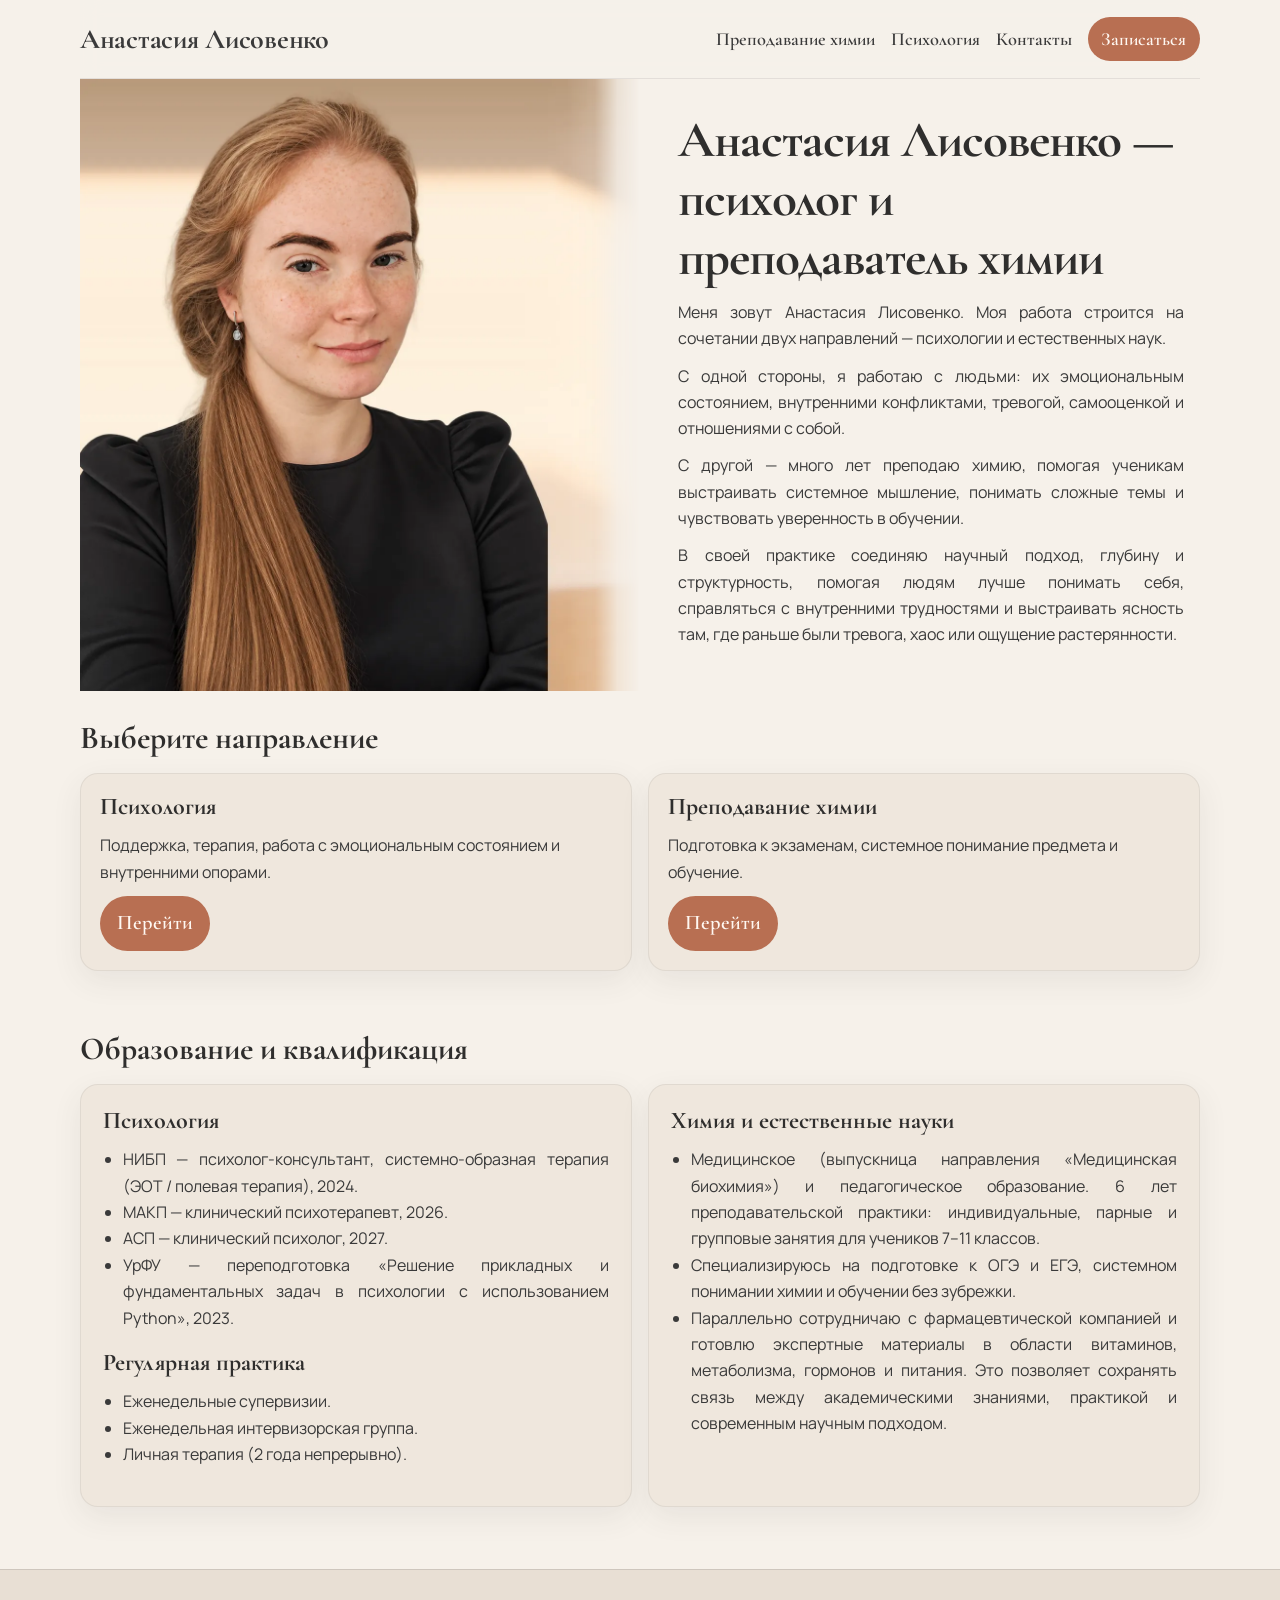
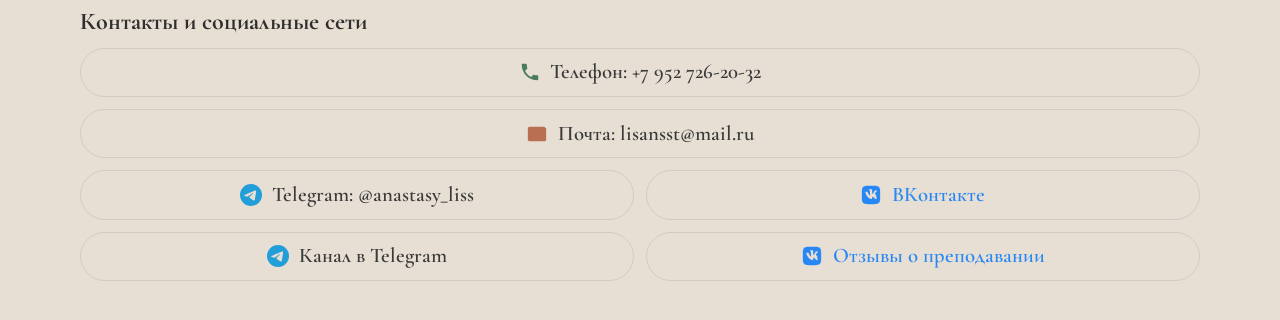
==== commit ad6a72d0: "Describe the medical degree as a Medical Biochemistry graduate. Co-authored-by: Cursor <cursoragent@" ====
--- a/index.html
+++ b/index.html
@@ -42,6 +42,11 @@
     }
   }
   </script>
+  <link rel="prefetch" href="./psychology.html" />
+  <link rel="prefetch" href="./chemistry.html" />
+  <script type="speculationrules">
+  {"prerender":[{"source":"list","urls":["./psychology.html","./chemistry.html"]}]}
+  </script>
   <link rel="preload" as="font" type="font/woff2" href="./fonts/cormorant-garamond-cyrillic.woff2" crossorigin />
   <link rel="preload" as="font" type="font/woff2" href="./fonts/manrope-cyrillic.woff2" crossorigin />
   <link rel="stylesheet" href="./styles.css?v=2" />
@@ -50,10 +55,12 @@
       html,body,main,#main-content,#contacts,#signup,.container,.section,.section--narrow,
       .cards-grid,.cards-grid--three,.cards-grid--two,.cards-grid--states,.cards-grid--requests,.cards-grid--directions,
       .process-slider-block,.process-slider-shell,.process-slider,.signup-actions,
-      .footer-contact-actions,.footer-social,.main-hero-band,.chem-hero-band,.psy-hero-band,
+      .main-hero-band,.chem-hero-band,.psy-hero-band,
       .main-hero-band>.container,.chem-hero-band>.container,.psy-hero-band>.container,
-      .main-hero,.chem-hero,.psy-hero,.section-note,.footer-inner
+      .main-hero,.chem-hero,.psy-hero,.section-note
         { background-color:#f6f1ea !important; color:#3a3a3a !important; }
+      .footer-inner,.footer-contact-actions,.footer-social
+        { background-color:transparent !important; color:#3a3a3a !important; }
       .site-header { background:rgba(246,241,234,0.9) !important; border-bottom-color:rgba(58,58,58,0.1) !important; }
       .brand,.header-nav a:not(.header-cta) { color:#3a3a3a !important; }
       .header-nav .header-cta { background:#b86f52 !important; color:#fff8f2 !important; }
@@ -168,7 +175,7 @@
           <h3>Химия и естественные науки</h3>
           <ul>
             <li>
-              Медицинское (врач-биохимик) и педагогическое образование. 6 лет
+              Медицинское (выпускница направления «Медицинская биохимия») и педагогическое образование. 6 лет
               преподавательской практики: индивидуальные, парные и групповые занятия
               для учеников 7–11 классов.
             </li>
--- a/styles.css
+++ b/styles.css
@@ -1236,14 +1236,20 @@
   .cards-grid, .cards-grid--three, .cards-grid--two,
   .cards-grid--states, .cards-grid--requests, .cards-grid--directions,
   .process-slider-block, .process-slider-shell, .process-slider,
-  .signup-actions, .footer-contact-actions, .footer-social,
+  .signup-actions,
   .main-hero-band, .chem-hero-band, .psy-hero-band,
   .main-hero-band > .container,
   .chem-hero-band > .container,
   .psy-hero-band > .container,
   .main-hero, .chem-hero, .psy-hero,
-  .section-note, .footer-inner {
+  .section-note {
     background-color: #f6f1ea !important;
+    color: #3a3a3a !important;
+  }
+
+  /* Внутренние элементы футера — прозрачные, чтобы сливались с фоном футера #e8dfd4 */
+  .footer-inner, .footer-contact-actions, .footer-social {
+    background-color: transparent !important;
     color: #3a3a3a !important;
   }
 
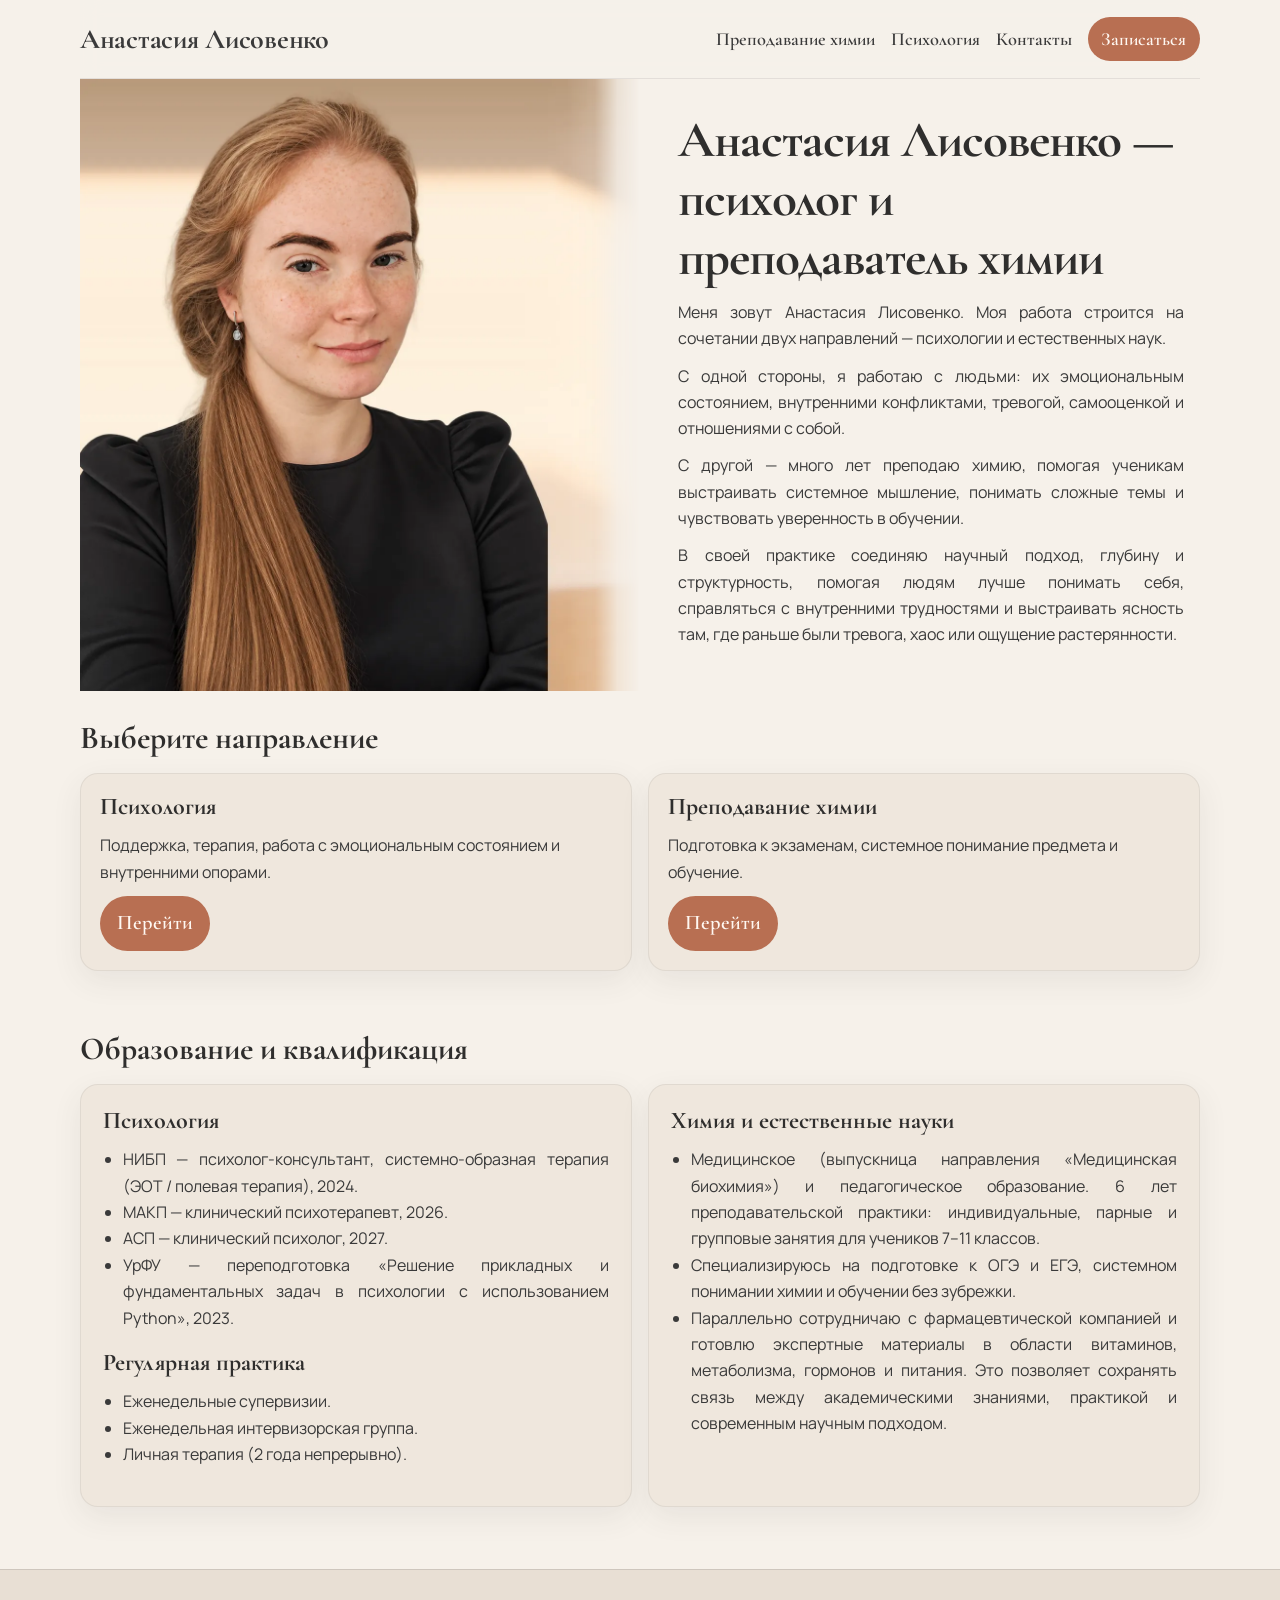
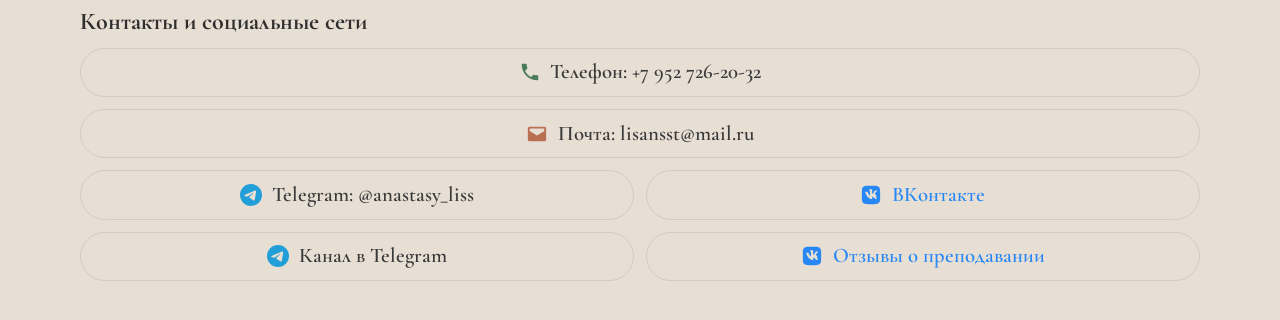
==== commit d2625082: "Fix the footer mail icon path so the envelope draws completely. Co-authored-by: Cursor <cursoragent@" ====
--- a/index.html
+++ b/index.html
@@ -209,7 +209,7 @@
             </a>
             <a class="footer-social-btn footer-social-btn--mail" href="mailto:lisansst@mail.ru">
               <svg class="footer-social-icon" width="22" height="22" viewBox="0 0 24 24" aria-hidden="true">
-                <path fill="currentColor" d="M20 4H4c-1.1 0-1.99.9-1.99 2L2 18c0 1.1.9 2 2 2h16c1.1 0 2-.9 2-2V6c0-1.1-.9-2-2zm-.2 4.99L12 13.5 4.47 8.99A.998.998 0 014 8V7c0-.55.45-1 1-1h14c.55 0 1 .45 1 1v1c0 .26-.11.51-.29.69z" />
+                <path fill="currentColor" d="M20 4H4c-1.1 0-1.99.9-1.99 2L2 18c0 1.1.9 2 2 2h16c1.1 0 2-.9 2-2V6c0-1.1-.9-2-2-2zm-.2 4.99L12 13.5 4.47 8.99A.998.998 0 014 8V7c0-.55.45-1 1-1h14c.55 0 1 .45 1 1v1c0 .26-.11.51-.29.69z" />
               </svg>
               <span>Почта: lisansst@mail.ru</span>
             </a>
